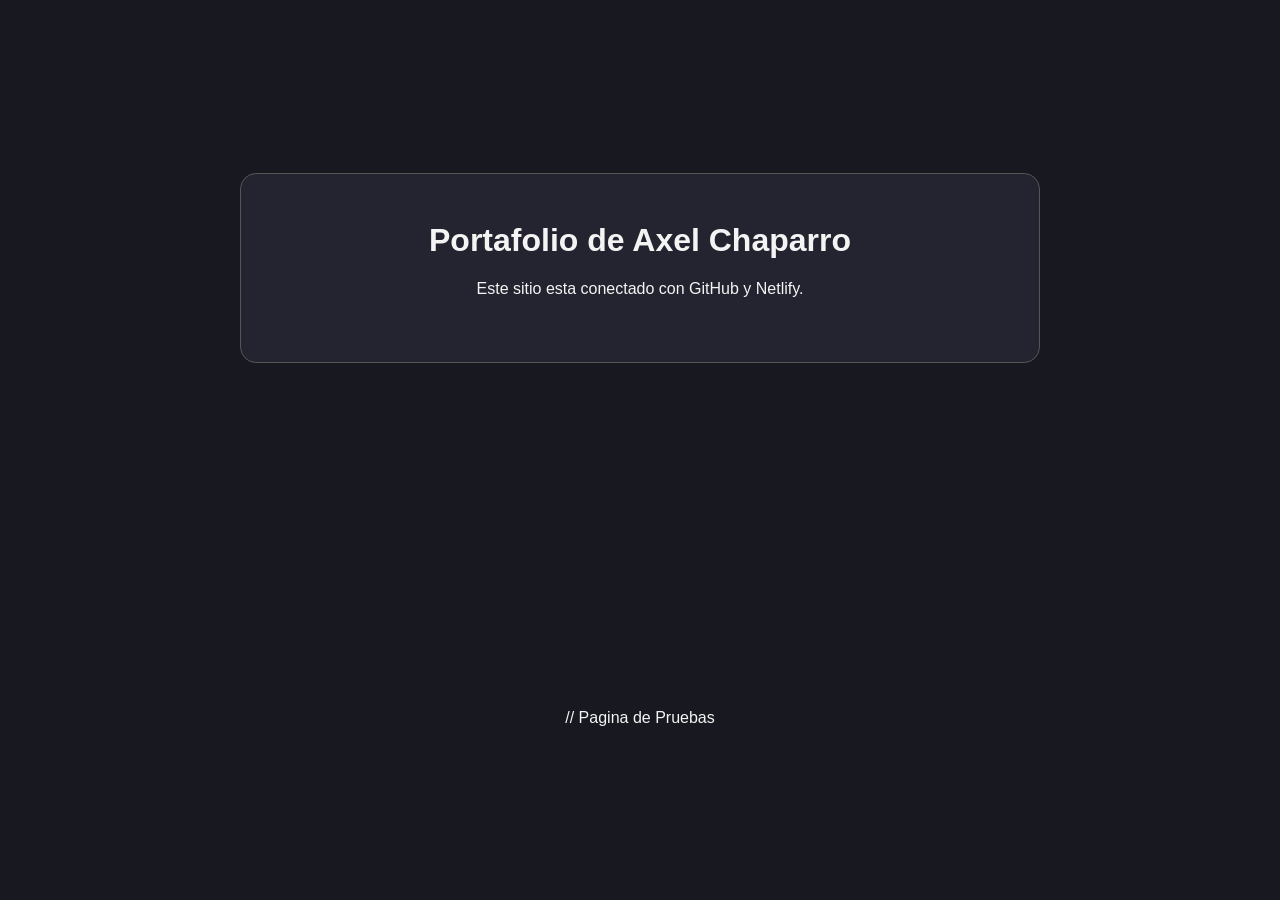
==== index.html @ ff3bd047 "Crea la estructura inicial del portafolio" ====
<!DOCTYPE html>
<html lang="es">
<head>
  <meta charset="UTF-8">
  <meta
    name="viewport"
    content="width=device-width, initial-scale=1.0"
  >

  <title>Axel Chaparro | Portafolio</title>

  <link rel="stylesheet" href="css/style.css">
</head>

<body>
  <main>
    <h1>Portafolio de Axel Chaparro</h1>

    <p>
      Este sitio esta conectado con GitHub y Netlify.
    </p>
  </main>

  <script src="js/main.js"></script>
</body>
</html>

// Pagina de Pruebas
---- css/style.css ----
* {
  box-sizing: border-box;
}

body {
  min-height: 100vh;
  margin: 0;
  display: grid;
  place-items: center;

  font-family: Arial, sans-serif;
  color: #f4f4f4;
  background: #181820;
}

main {
  width: min(90%, 800px);
  padding: 3rem;
  text-align: center;

  border: 1px solid #555;
  border-radius: 1rem;
  background: #242430;
}

h1 {
  margin-top: 0;
}

/* CSS de prueba
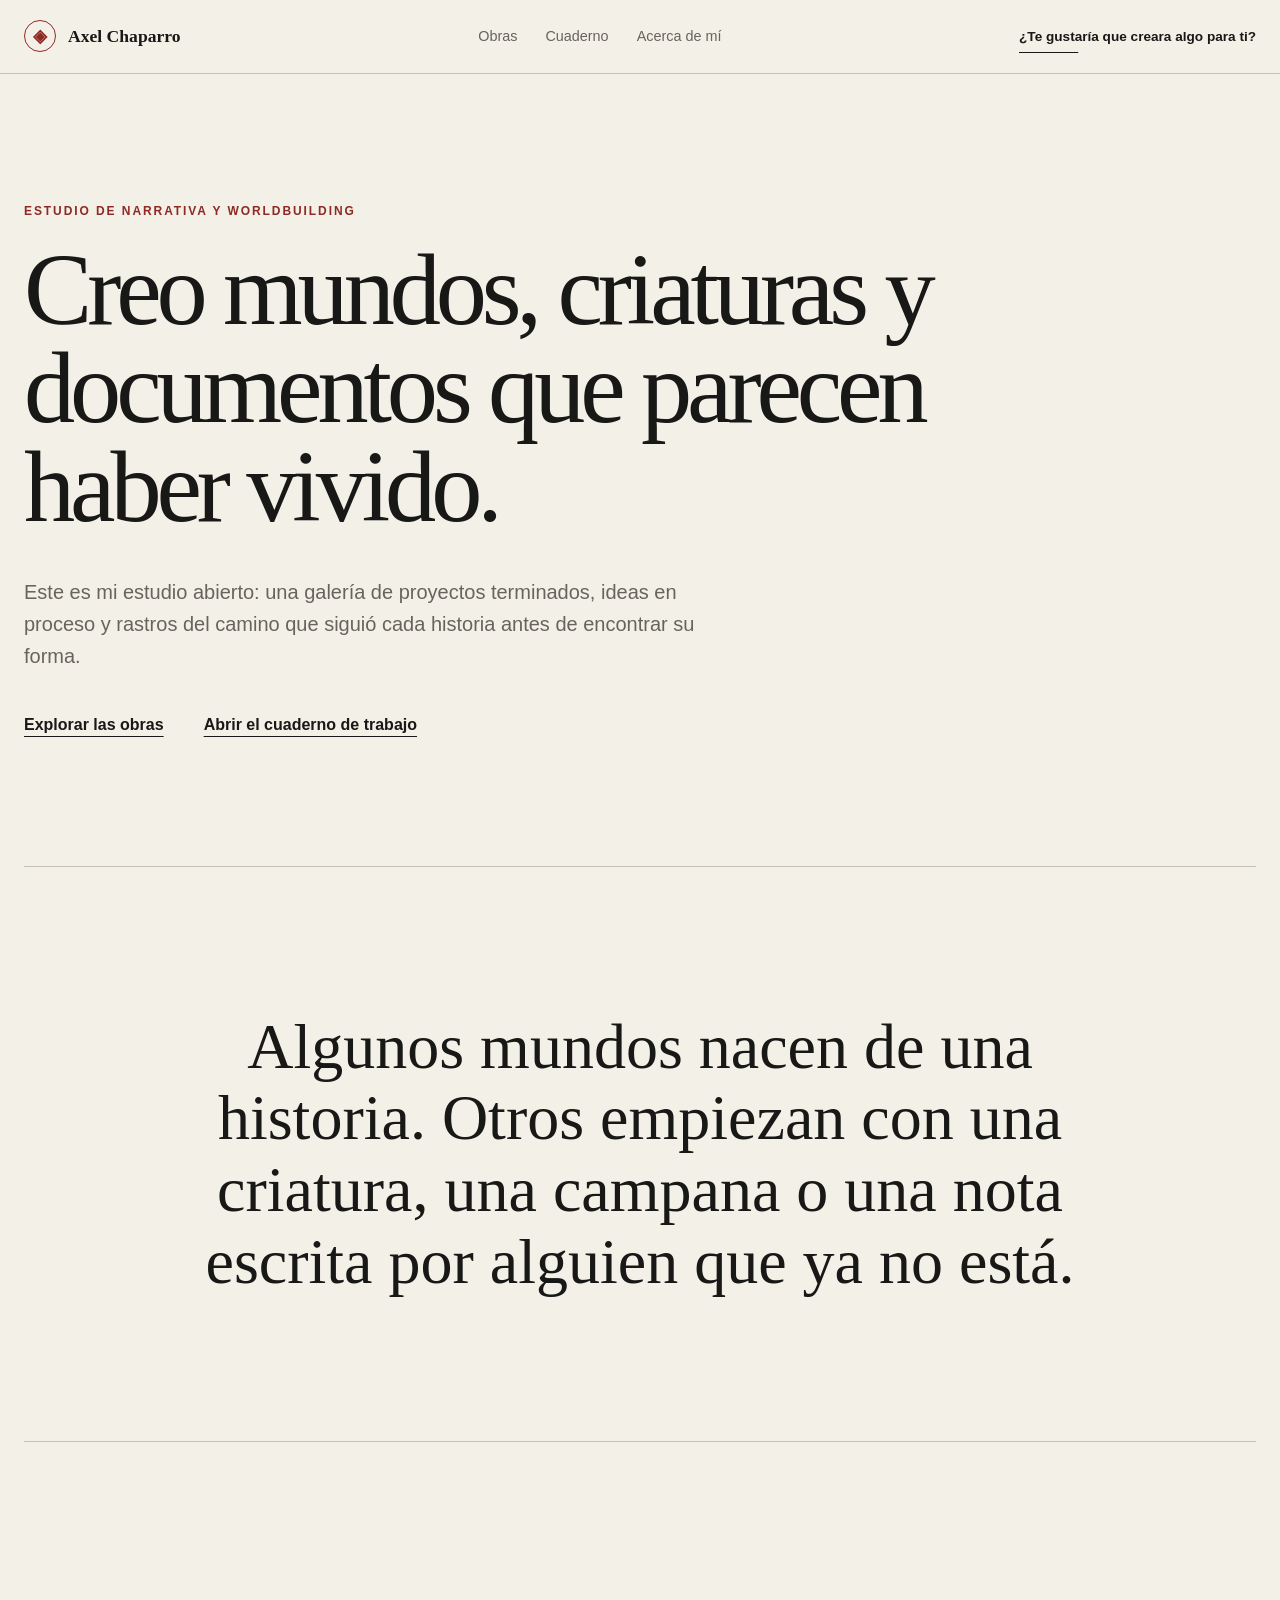
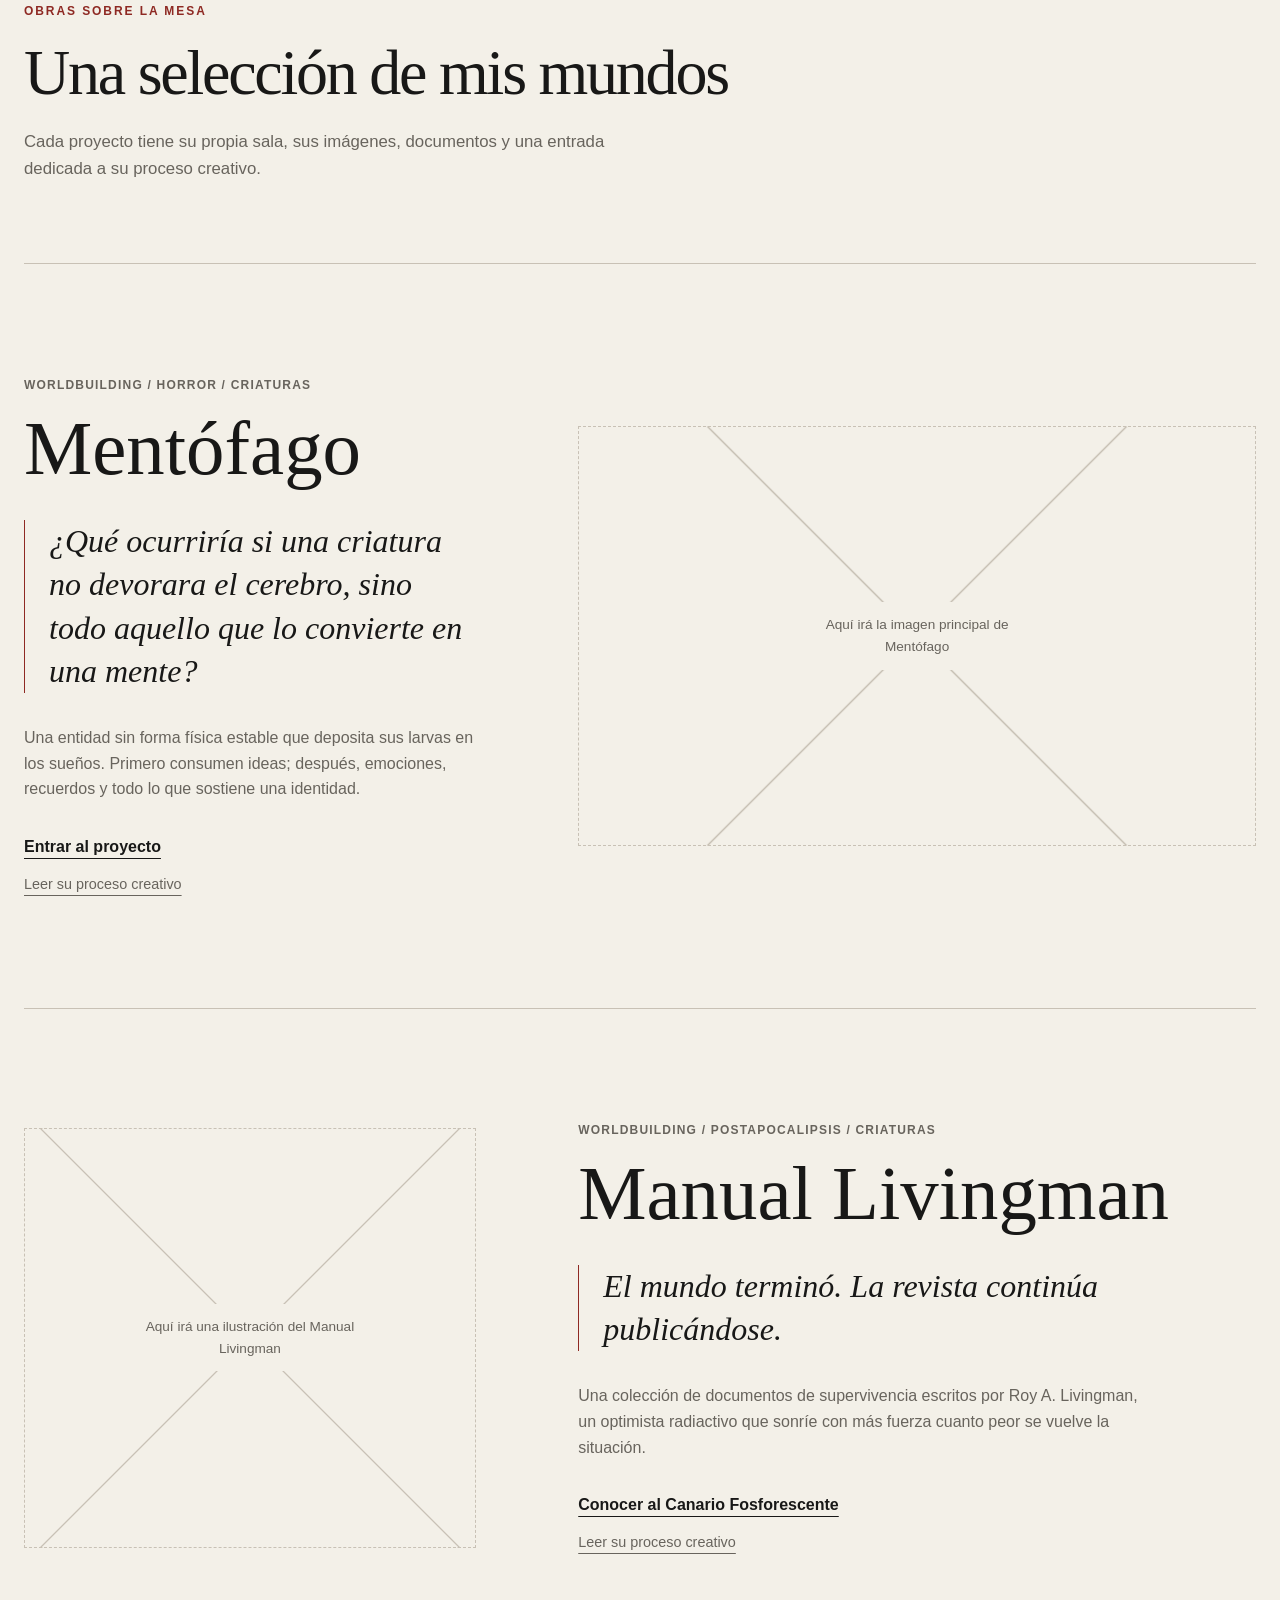
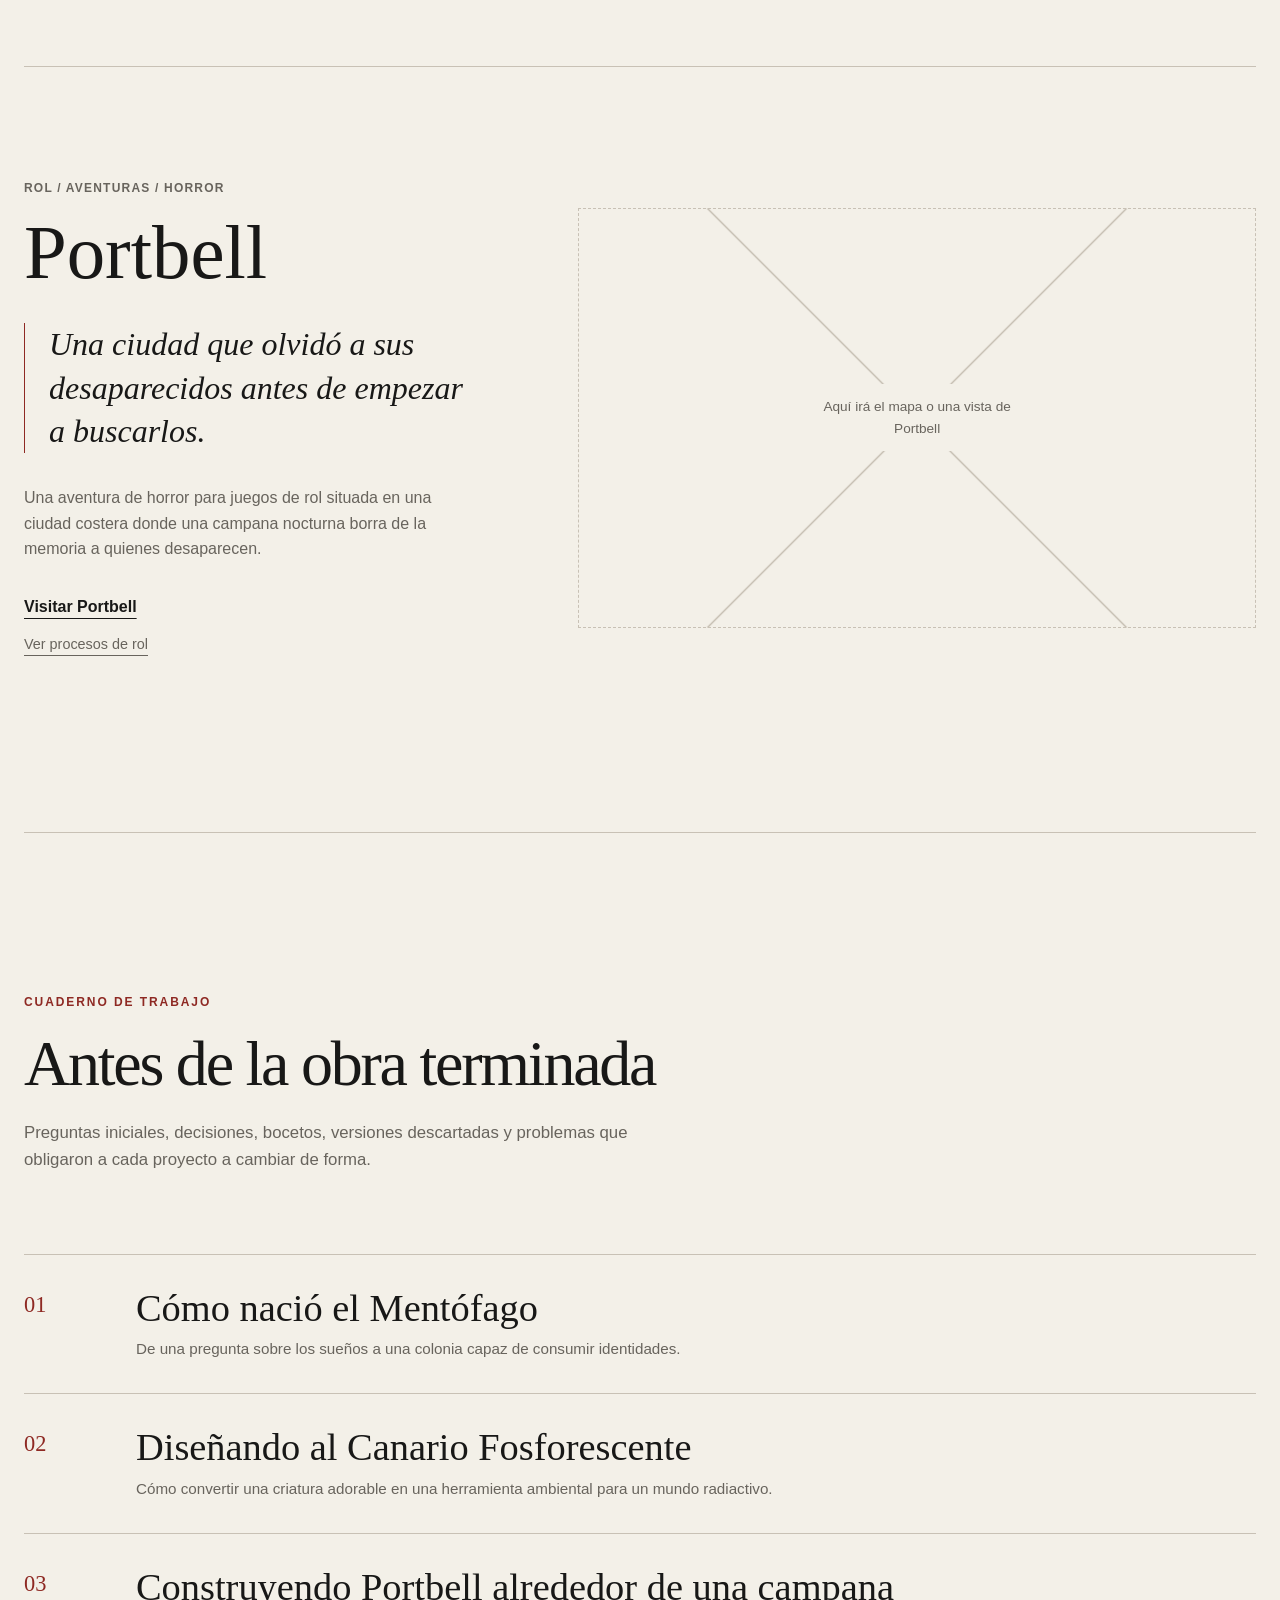
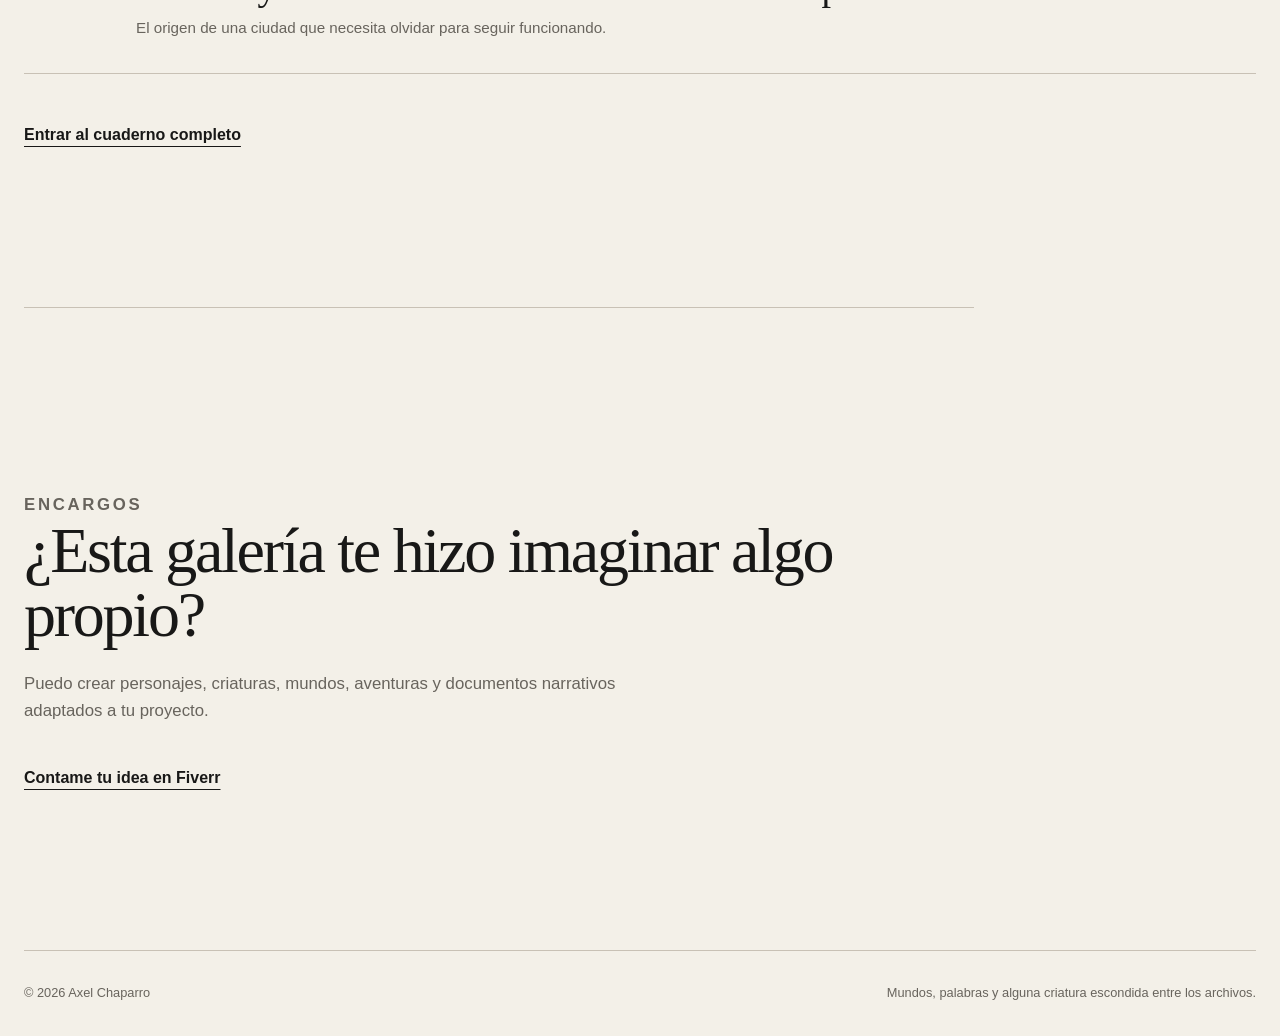
==== commit 3a9a3e97: "Crea la primera portada del estudio" ====
--- a/index.html
+++ b/index.html
@@ -1,28 +1,374 @@
-<!DOCTYPE html>
-<html lang="es">
-<head>
+<!DOCTYPE html> 
+<!-- Documento de HTML Moderno -->
+
+<html lang="es"> 
+<!-- Lenguaje de la página, importante para navegadores -->
+<head> 
+<!-- información que no necesariamente esta dentro de la página -->
   <meta charset="UTF-8">
+  <!-- Codificación de Caractéres -->
+
   <meta
     name="viewport"
     content="width=device-width, initial-scale=1.0"
-  >
-
-  <title>Axel Chaparro | Portafolio</title>
-
-  <link rel="stylesheet" href="css/style.css">
+  > <!-- Forma de Vista y escala -->
+
+  <meta
+    name="description"
+    content="Galería de arte, narrativa, worldbuilding y proyectos creativos de Axel Chaparro."
+  > <!--La descripción para buscadores. -->
+
+
+  <title>Axel Chaparro | Estudio creativo</title> 
+  <!-- Nombre de la Pestaña -->
+
+  <link rel="stylesheet" href="assets/css/main.css">
+  <!-- Desde donde cargar los estilos -->
 </head>
 
-<body>
+<body> <!-- Cuerpo de la página -->
+  <!-- Encabezado principal -->
+  <header class="site-header">
+    <a
+      class="brand"
+      href="./"
+      aria-label="Volver a la página principal"
+    >
+      <span class="brand-mark" aria-hidden="true">◈</span>
+      <span>Axel Chaparro</span>
+    </a>
+
+    <nav
+      class="main-navigation"
+      aria-label="Navegación principal"
+    >
+      <a href="#obras">Obras</a>
+      <a href="./cuaderno/">Cuaderno</a>
+      <a href="./acerca-de-mi/">Acerca de mí</a>
+    </nav>
+
+    <a
+      class="commission-link"
+      href="https://es.fiverr.com/s/42PgpgG"
+      target="_blank"
+      rel="noopener noreferrer"
+    >
+      ¿Te gustaría que creara algo para ti?
+    </a>
+  </header>
+
   <main>
-    <h1>Portafolio de Axel Chaparro</h1>
-
+    <!-- Presentación -->
+    <section
+      class="hero"
+      aria-labelledby="hero-title"
+    >
+      <p class="section-label">
+        Estudio de narrativa y worldbuilding
+      </p>
+
+      <h1 id="hero-title">
+        Creo mundos, criaturas y documentos que parecen haber vivido.
+      </h1>
+
+      <p class="hero-description">
+        Este es mi estudio abierto: una galería de proyectos terminados,
+        ideas en proceso y rastros del camino que siguió cada historia
+        antes de encontrar su forma.
+      </p>
+
+      <div class="hero-links">
+        <a class="text-link" href="#obras">
+          Explorar las obras
+        </a>
+
+        <a class="text-link" href="./cuaderno/">
+          Abrir el cuaderno de trabajo
+        </a>
+      </div>
+    </section>
+
+    <!-- Frase de identidad -->
+    <section class="studio-statement">
+      <blockquote>
+        <p>
+          Algunos mundos nacen de una historia. Otros empiezan con una
+          criatura, una campana o una nota escrita por alguien que ya
+          no está.
+        </p>
+      </blockquote>
+    </section>
+
+    <!-- Galería principal -->
+    <section
+      class="featured-work"
+      id="obras"
+      aria-labelledby="featured-title"
+    >
+      <header class="section-heading">
+        <p class="section-label">
+          Obras sobre la mesa
+        </p>
+
+        <h2 id="featured-title">
+          Una selección de mis mundos
+        </h2>
+
+        <p>
+          Cada proyecto tiene su propia sala, sus imágenes, documentos
+          y una entrada dedicada a su proceso creativo.
+        </p>
+      </header>
+
+      <!-- Mentófago -->
+      <article class="project-feature">
+        <div class="project-copy">
+          <p class="project-path">
+            Worldbuilding / Horror / Criaturas
+          </p>
+
+          <h3>Mentófago</h3>
+
+          <blockquote class="project-origin">
+            ¿Qué ocurriría si una criatura no devorara el cerebro,
+            sino todo aquello que lo convierte en una mente?
+          </blockquote>
+
+          <p>
+            Una entidad sin forma física estable que deposita sus larvas
+            en los sueños. Primero consumen ideas; después, emociones,
+            recuerdos y todo lo que sostiene una identidad.
+          </p>
+
+          <div class="project-links">
+            <a
+              class="text-link"
+              href="./worldbuilding/horror/criaturas/mentofago/"
+            >
+              Entrar al proyecto
+            </a>
+
+            <a
+              class="secondary-link"
+              href="./cuaderno/worldbuilding/horror/como-nacio-el-mentofago/"
+            >
+              Leer su proceso creativo
+            </a>
+          </div>
+        </div>
+
+        <a
+          class="project-media"
+          href="./worldbuilding/horror/criaturas/mentofago/"
+          aria-label="Ver el proyecto Mentófago"
+        >
+          <span>
+            Aquí irá la imagen principal de Mentófago
+          </span>
+        </a>
+      </article>
+
+      <!-- Manual Livingman -->
+      <article class="project-feature project-feature--reverse">
+        <div class="project-copy">
+          <p class="project-path">
+            Worldbuilding / Postapocalipsis / Criaturas
+          </p>
+
+          <h3>Manual Livingman</h3>
+
+          <blockquote class="project-origin">
+            El mundo terminó. La revista continúa publicándose.
+          </blockquote>
+
+          <p>
+            Una colección de documentos de supervivencia escritos por
+            Roy A. Livingman, un optimista radiactivo que sonríe con más
+            fuerza cuanto peor se vuelve la situación.
+          </p>
+
+          <div class="project-links">
+            <a
+              class="text-link"
+              href="./worldbuilding/postapocalipsis/criaturas/canario-fosforescente/"
+            >
+              Conocer al Canario Fosforescente
+            </a>
+
+            <a
+              class="secondary-link"
+              href="./cuaderno/worldbuilding/postapocalipsis/creando-el-canario-fosforescente/"
+            >
+              Leer su proceso creativo
+            </a>
+          </div>
+        </div>
+
+        <a
+          class="project-media"
+          href="./worldbuilding/postapocalipsis/criaturas/canario-fosforescente/"
+          aria-label="Ver el proyecto del Canario Fosforescente"
+        >
+          <span>
+            Aquí irá una ilustración del Manual Livingman
+          </span>
+        </a>
+      </article>
+
+      <!-- Portbell -->
+      <article class="project-feature">
+        <div class="project-copy">
+          <p class="project-path">
+            Rol / Aventuras / Horror
+          </p>
+
+          <h3>Portbell</h3>
+
+          <blockquote class="project-origin">
+            Una ciudad que olvidó a sus desaparecidos antes de empezar
+            a buscarlos.
+          </blockquote>
+
+          <p>
+            Una aventura de horror para juegos de rol situada en una
+            ciudad costera donde una campana nocturna borra de la memoria
+            a quienes desaparecen.
+          </p>
+
+          <div class="project-links">
+            <a
+              class="text-link"
+              href="./rol/aventuras/portbell/"
+            >
+              Visitar Portbell
+            </a>
+
+            <a
+              class="secondary-link"
+              href="./cuaderno/rol/"
+            >
+              Ver procesos de rol
+            </a>
+          </div>
+        </div>
+
+        <a
+          class="project-media"
+          href="./rol/aventuras/portbell/"
+          aria-label="Ver el proyecto Portbell"
+        >
+          <span>
+            Aquí irá el mapa o una vista de Portbell
+          </span>
+        </a>
+      </article>
+    </section>
+
+    <!-- Cuaderno de trabajo -->
+    <section
+      class="notebook-preview"
+      aria-labelledby="notebook-title"
+    >
+      <header class="section-heading">
+        <p class="section-label">
+          Cuaderno de trabajo
+        </p>
+
+        <h2 id="notebook-title">
+          Antes de la obra terminada
+        </h2>
+
+        <p>
+          Preguntas iniciales, decisiones, bocetos, versiones descartadas
+          y problemas que obligaron a cada proyecto a cambiar de forma.
+        </p>
+      </header>
+
+      <ol class="notebook-list">
+        <li>
+          <a href="./cuaderno/worldbuilding/horror/como-nacio-el-mentofago/">
+            <span class="notebook-number">01</span>
+
+            <span class="notebook-entry">
+              <strong>Cómo nació el Mentófago</strong>
+              <small>
+                De una pregunta sobre los sueños a una colonia capaz de
+                consumir identidades.
+              </small>
+            </span>
+          </a>
+        </li>
+
+        <li>
+          <a href="./cuaderno/worldbuilding/postapocalipsis/creando-el-canario-fosforescente/">
+            <span class="notebook-number">02</span>
+
+            <span class="notebook-entry">
+              <strong>Diseñando al Canario Fosforescente</strong>
+              <small>
+                Cómo convertir una criatura adorable en una herramienta
+                ambiental para un mundo radiactivo.
+              </small>
+            </span>
+          </a>
+        </li>
+
+        <li>
+          <a href="./cuaderno/rol/">
+            <span class="notebook-number">03</span>
+
+            <span class="notebook-entry">
+              <strong>Construyendo Portbell alrededor de una campana</strong>
+              <small>
+                El origen de una ciudad que necesita olvidar para seguir
+                funcionando.
+              </small>
+            </span>
+          </a>
+        </li>
+      </ol>
+
+      <a class="text-link" href="./cuaderno/">
+        Entrar al cuaderno completo
+      </a>
+    </section>
+
+    <!-- Invitación final -->
+    <section class="closing-invitation">
+      <p class="section-label">
+        Encargos
+      </p>
+
+      <h2>
+        ¿Esta galería te hizo imaginar algo propio?
+      </h2>
+
+      <p>
+        Puedo crear personajes, criaturas, mundos, aventuras y documentos
+        narrativos adaptados a tu proyecto.
+      </p>
+
+      <a
+        class="text-link"
+        href="https://www.fiverr.com/TU-USUARIO"
+        target="_blank"
+        rel="noopener noreferrer"
+      >
+        Contame tu idea en Fiverr
+      </a>
+    </section>
+  </main>
+
+  <footer class="site-footer">
     <p>
-      Este sitio esta conectado con GitHub y Netlify.
+      © <span data-current-year></span> Axel Chaparro
     </p>
-  </main>
-
-  <script src="js/main.js"></script>
+
+    <p>
+      Mundos, palabras y alguna criatura escondida entre los archivos.
+    </p>
+  </footer>
+
+  <script src="assets/js/main.js"></script>
 </body>
-</html>
-
-// Pagina de Pruebas+</html>
--- a/assets/css/main.css
+++ b/assets/css/main.css
@@ -0,0 +1,611 @@
+/* =========================
+   VARIABLES GENERALES
+   ========================= */
+
+:root {
+  --background: #f3f0e8;
+  --surface: #e8e3d8;
+  --text: #181817;
+  --muted-text: #68645d;
+  --line: #c8c1b5;
+  --accent: #8e2923;
+
+  --content-width: 1280px;
+  --reading-width: 760px;
+
+  --font-body:
+    Inter,
+    "Segoe UI",
+    Arial,
+    sans-serif;
+
+  --font-display:
+    Georgia,
+    "Times New Roman",
+    serif;
+}
+
+
+/* =========================
+   REINICIO BÁSICO
+   ========================= */
+
+* {
+  box-sizing: border-box;
+}
+
+html {
+  scroll-behavior: smooth;
+}
+
+body {
+  min-height: 100vh;
+  margin: 0;
+
+  color: var(--text);
+  background: var(--background);
+
+  font-family: var(--font-body);
+  line-height: 1.6;
+}
+
+img {
+  display: block;
+  max-width: 100%;
+}
+
+a {
+  color: inherit;
+}
+
+button,
+input,
+textarea {
+  font: inherit;
+}
+
+
+/* =========================
+   ENCABEZADO
+   ========================= */
+
+.site-header {
+  position: sticky;
+  z-index: 10;
+  top: 0;
+
+  display: grid;
+  grid-template-columns: auto 1fr auto;
+  align-items: center;
+  gap: 2rem;
+
+  width: 100%;
+  padding: 1.25rem max(1.5rem, calc((100% - var(--content-width)) / 2));
+
+  border-bottom: 1px solid var(--line);
+
+  background: rgba(243, 240, 232, 0.94);
+  backdrop-filter: blur(12px);
+}
+
+.brand {
+  display: inline-flex;
+  align-items: center;
+  gap: 0.75rem;
+
+  font-family: var(--font-display);
+  font-size: 1.1rem;
+  font-weight: bold;
+  text-decoration: none;
+}
+
+.brand-mark {
+  display: grid;
+  width: 2rem;
+  height: 2rem;
+  place-items: center;
+
+  color: var(--accent);
+  border: 1px solid currentColor;
+  border-radius: 50%;
+}
+
+.main-navigation {
+  display: flex;
+  justify-content: center;
+  gap: 1.75rem;
+}
+
+.main-navigation a {
+  color: var(--muted-text);
+  font-size: 0.9rem;
+  text-decoration: none;
+}
+
+.main-navigation a:hover,
+.main-navigation a:focus-visible {
+  color: var(--text);
+}
+
+.commission-link {
+  position: relative;
+  padding: 0.35rem 0;
+
+  font-size: 0.85rem;
+  font-weight: 600;
+  text-decoration: none;
+}
+
+.commission-link::after {
+  content: "";
+
+  position: absolute;
+  right: 0;
+  bottom: 0;
+  left: 0;
+
+  height: 1px;
+
+  background: currentColor;
+
+  transform: scaleX(0.25);
+  transform-origin: left;
+  transition: transform 180ms ease;
+}
+
+.commission-link:hover::after,
+.commission-link:focus-visible::after {
+  transform: scaleX(1);
+}
+
+
+/* =========================
+   CONTENIDO GENERAL
+   ========================= */
+
+main,
+.site-footer {
+  width: min(
+    calc(100% - 3rem),
+    var(--content-width)
+  );
+
+  margin-inline: auto;
+}
+
+.section-label {
+  margin: 0 0 1.25rem;
+
+  color: var(--accent);
+
+  font-size: 0.75rem;
+  font-weight: 700;
+  letter-spacing: 0.16em;
+  text-transform: uppercase;
+}
+
+.text-link,
+.secondary-link {
+  display: inline-block;
+  width: fit-content;
+
+  text-underline-offset: 0.35rem;
+}
+
+.text-link {
+  font-weight: 700;
+  text-decoration-thickness: 1px;
+}
+
+.secondary-link {
+  color: var(--muted-text);
+  font-size: 0.9rem;
+}
+
+.text-link:hover,
+.text-link:focus-visible,
+.secondary-link:hover,
+.secondary-link:focus-visible {
+  color: var(--accent);
+}
+
+
+/* =========================
+   PRESENTACIÓN
+   ========================= */
+
+.hero {
+  display: grid;
+  align-content: center;
+
+  min-height: 82vh;
+  padding: 8rem 0;
+}
+
+.hero h1 {
+  max-width: 1100px;
+  margin: 0;
+
+  font-family: var(--font-display);
+  font-size: clamp(3.25rem, 8vw, 7.8rem);
+  font-weight: 400;
+  line-height: 0.96;
+  letter-spacing: -0.05em;
+}
+
+.hero-description {
+  max-width: 720px;
+  margin: 2.5rem 0 0;
+
+  color: var(--muted-text);
+  font-size: clamp(1rem, 2vw, 1.25rem);
+}
+
+.hero-links {
+  display: flex;
+  flex-wrap: wrap;
+  gap: 1.5rem 2.5rem;
+
+  margin-top: 2.5rem;
+}
+
+
+/* =========================
+   FRASE DEL ESTUDIO
+   ========================= */
+
+.studio-statement {
+  padding: 9rem 0;
+  border-top: 1px solid var(--line);
+  border-bottom: 1px solid var(--line);
+}
+
+.studio-statement blockquote {
+  max-width: 950px;
+  margin: 0 auto;
+
+  font-family: var(--font-display);
+  font-size: clamp(2rem, 5vw, 4.75rem);
+  line-height: 1.12;
+  text-align: center;
+}
+
+.studio-statement p {
+  margin: 0;
+}
+
+
+/* =========================
+   ENCABEZADOS DE SECCIÓN
+   ========================= */
+
+.section-heading {
+  max-width: var(--reading-width);
+  margin-bottom: 5rem;
+}
+
+.section-heading h2,
+.closing-invitation h2 {
+  margin: 0;
+
+  font-family: var(--font-display);
+  font-size: clamp(2.5rem, 5vw, 5rem);
+  font-weight: 400;
+  line-height: 1;
+  letter-spacing: -0.035em;
+}
+
+.section-heading > p:last-child,
+.closing-invitation > p {
+  max-width: 650px;
+  margin: 1.5rem 0 0;
+
+  color: var(--muted-text);
+  font-size: 1.05rem;
+}
+
+
+/* =========================
+   GALERÍA DE PROYECTOS
+   ========================= */
+
+.featured-work {
+  padding: 10rem 0 4rem;
+}
+
+.project-feature {
+  display: grid;
+  grid-template-columns:
+    minmax(280px, 0.8fr)
+    minmax(400px, 1.2fr);
+  align-items: center;
+  gap: clamp(3rem, 8vw, 8rem);
+
+  padding: 7rem 0;
+
+  border-top: 1px solid var(--line);
+}
+
+.project-feature--reverse .project-copy {
+  order: 2;
+}
+
+.project-path {
+  margin: 0 0 1rem;
+
+  color: var(--muted-text);
+
+  font-size: 0.75rem;
+  font-weight: 700;
+  letter-spacing: 0.1em;
+  text-transform: uppercase;
+}
+
+.project-copy h3 {
+  margin: 0;
+
+  font-family: var(--font-display);
+  font-size: clamp(3rem, 6vw, 6rem);
+  font-weight: 400;
+  line-height: 1;
+}
+
+.project-origin {
+  margin: 2rem 0;
+  padding-left: 1.5rem;
+
+  border-left: 1px solid var(--accent);
+
+  font-family: var(--font-display);
+  font-size: clamp(1.3rem, 2.5vw, 2rem);
+  font-style: italic;
+  line-height: 1.35;
+}
+
+.project-copy > p:not(.project-path) {
+  max-width: 560px;
+  color: var(--muted-text);
+}
+
+.project-links {
+  display: flex;
+  flex-direction: column;
+  gap: 0.85rem;
+
+  margin-top: 2rem;
+}
+
+.project-media {
+  display: grid;
+  place-items: center;
+
+  min-height: 420px;
+  padding: 2rem;
+
+  color: var(--muted-text);
+  border: 1px dashed var(--line);
+
+  background:
+    linear-gradient(
+      135deg,
+      transparent 0 49.8%,
+      var(--line) 50%,
+      transparent 50.2%
+    ),
+    linear-gradient(
+      45deg,
+      transparent 0 49.8%,
+      var(--line) 50%,
+      transparent 50.2%
+    );
+
+  text-align: center;
+  text-decoration: none;
+}
+
+.project-media span {
+  max-width: 260px;
+  padding: 0.75rem;
+
+  background: var(--background);
+
+  font-size: 0.85rem;
+}
+
+.project-media:hover,
+.project-media:focus-visible {
+  border-color: var(--accent);
+}
+
+
+/* =========================
+   CUADERNO
+   ========================= */
+
+.notebook-preview {
+  padding: 10rem 0;
+  border-top: 1px solid var(--line);
+}
+
+.notebook-list {
+  margin: 0 0 3rem;
+  padding: 0;
+
+  list-style: none;
+  border-top: 1px solid var(--line);
+}
+
+.notebook-list li {
+  border-bottom: 1px solid var(--line);
+}
+
+.notebook-list a {
+  display: grid;
+  grid-template-columns: 80px 1fr;
+  gap: 2rem;
+
+  padding: 2rem 0;
+
+  text-decoration: none;
+}
+
+.notebook-number {
+  color: var(--accent);
+  font-family: var(--font-display);
+  font-size: 1.4rem;
+}
+
+.notebook-entry {
+  display: flex;
+  flex-direction: column;
+  gap: 0.5rem;
+}
+
+.notebook-entry strong {
+  font-family: var(--font-display);
+  font-size: clamp(1.5rem, 3vw, 2.6rem);
+  font-weight: 400;
+  line-height: 1.1;
+}
+
+.notebook-entry small {
+  max-width: 650px;
+  color: var(--muted-text);
+  font-size: 0.95rem;
+}
+
+.notebook-list a:hover strong,
+.notebook-list a:focus-visible strong {
+  color: var(--accent);
+}
+
+
+/* =========================
+   INVITACIÓN FINAL
+   ========================= */
+
+.closing-invitation {
+  max-width: 950px;
+  padding: 10rem 0;
+  border-top: 1px solid var(--line);
+}
+
+.closing-invitation .text-link {
+  margin-top: 2.5rem;
+}
+
+
+/* =========================
+   PIE DE PÁGINA
+   ========================= */
+
+.site-footer {
+  display: flex;
+  justify-content: space-between;
+  gap: 2rem;
+
+  padding: 2rem 0;
+
+  color: var(--muted-text);
+  border-top: 1px solid var(--line);
+
+  font-size: 0.8rem;
+}
+
+.site-footer p {
+  margin: 0;
+}
+
+
+/* =========================
+   PANTALLAS MEDIANAS
+   ========================= */
+
+@media (max-width: 950px) {
+  .site-header {
+    grid-template-columns: 1fr auto;
+  }
+
+  .main-navigation {
+    grid-column: 1 / -1;
+    grid-row: 2;
+
+    justify-content: flex-start;
+  }
+
+  .project-feature {
+    grid-template-columns: 1fr;
+  }
+
+  .project-feature--reverse .project-copy {
+    order: initial;
+  }
+
+  .project-media {
+    min-height: 360px;
+  }
+}
+
+
+/* =========================
+   TELÉFONOS
+   ========================= */
+
+@media (max-width: 640px) {
+  main,
+  .site-footer {
+    width: min(
+      calc(100% - 2rem),
+      var(--content-width)
+    );
+  }
+
+  .site-header {
+    position: static;
+    display: flex;
+    flex-direction: column;
+    align-items: flex-start;
+
+    padding: 1.25rem 1rem;
+  }
+
+  .main-navigation {
+    flex-wrap: wrap;
+    gap: 0.75rem 1.25rem;
+  }
+
+  .hero {
+    min-height: auto;
+    padding: 6rem 0;
+  }
+
+  .hero h1 {
+    font-size: clamp(3rem, 16vw, 5rem);
+  }
+
+  .studio-statement,
+  .featured-work,
+  .notebook-preview,
+  .closing-invitation {
+    padding-top: 6rem;
+    padding-bottom: 6rem;
+  }
+
+  .project-feature {
+    gap: 2.5rem;
+    padding: 5rem 0;
+  }
+
+  .project-media {
+    min-height: 280px;
+  }
+
+  .notebook-list a {
+    grid-template-columns: 45px 1fr;
+    gap: 1rem;
+  }
+
+  .site-footer {
+    flex-direction: column;
+  }
+}
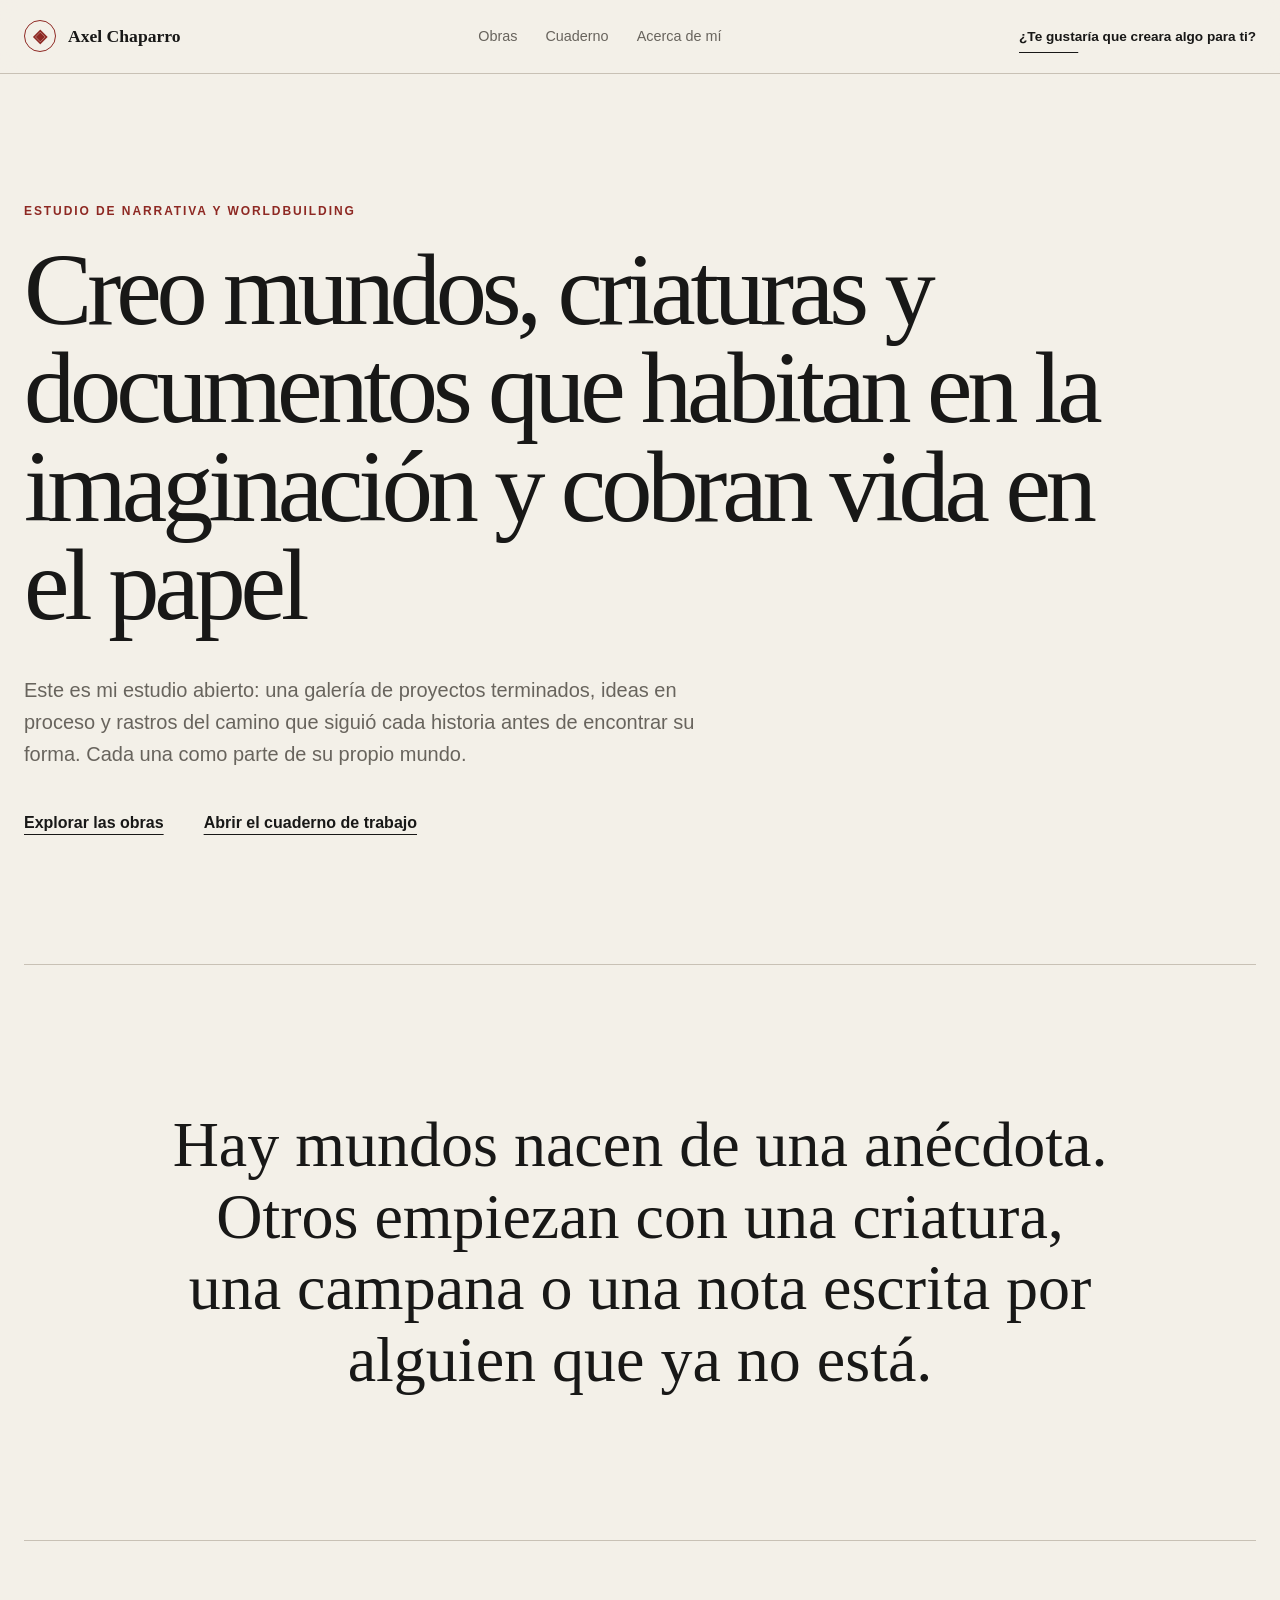
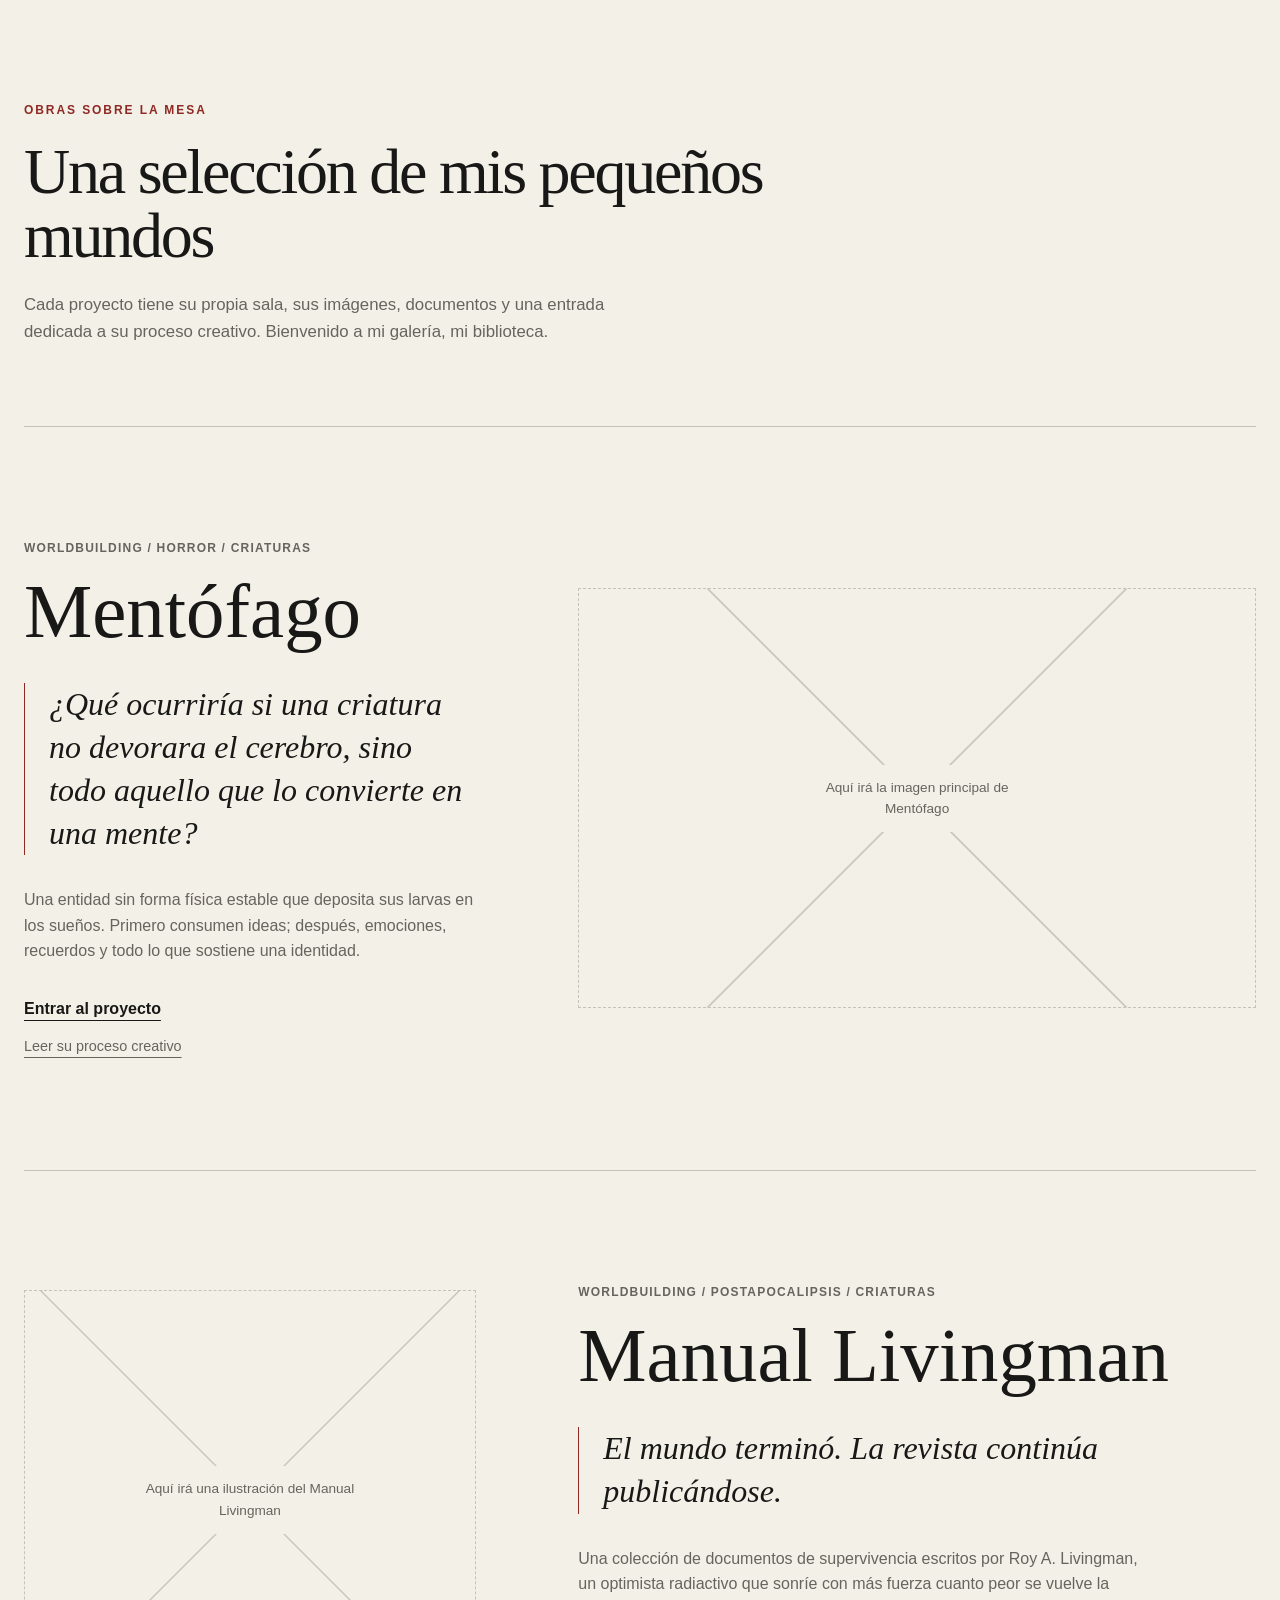
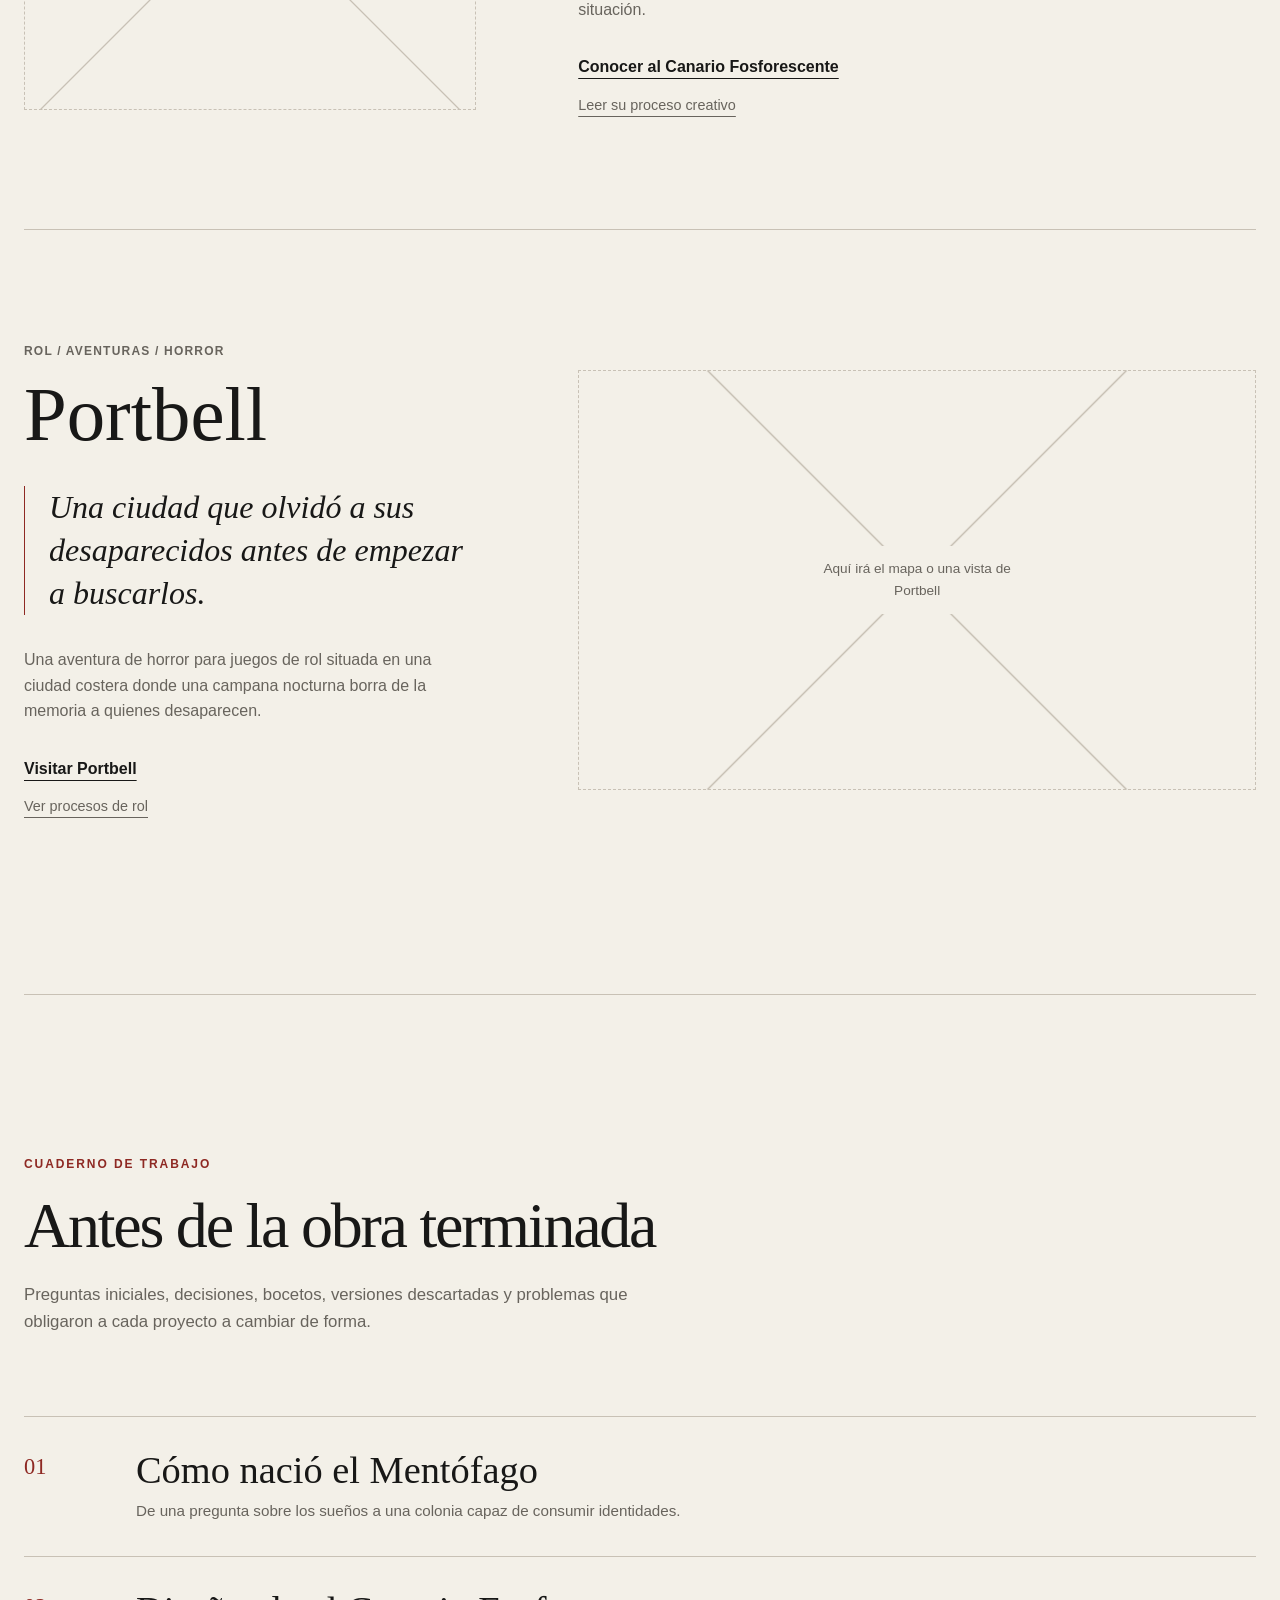
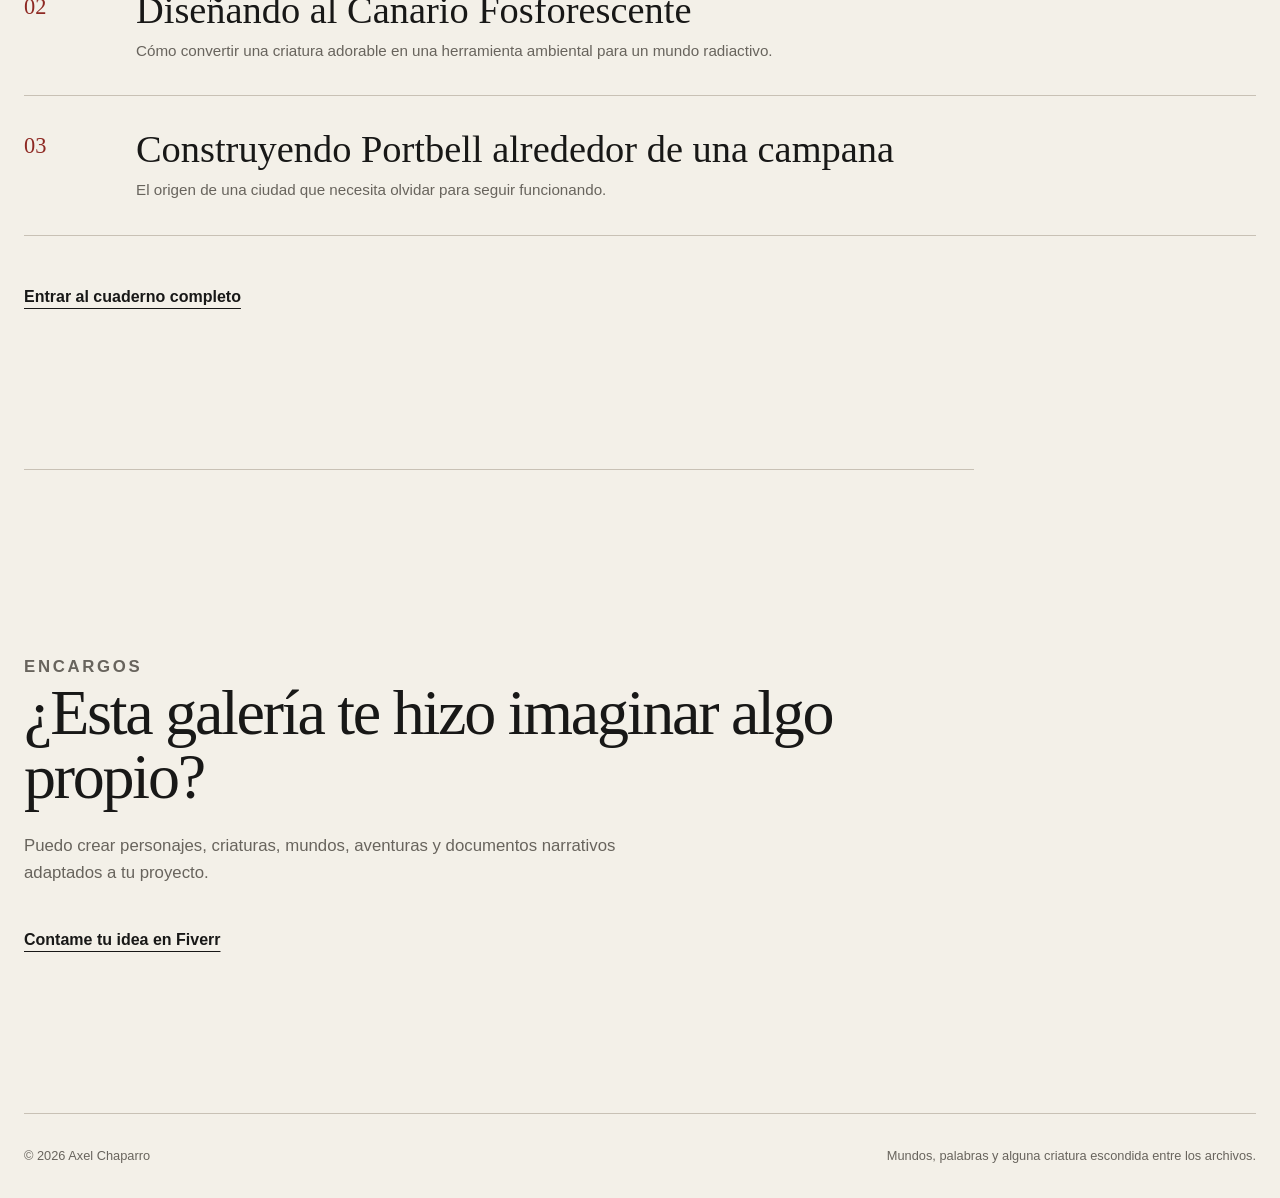
==== commit d11da4ac: "Editado el texto del index principal" ====
--- a/index.html
+++ b/index.html
@@ -49,7 +49,7 @@
 
     <a
       class="commission-link"
-      href="https://es.fiverr.com/s/42PgpgG"
+      href="https://es.fiverr.com/dan_chaparro98"
       target="_blank"
       rel="noopener noreferrer"
     >
@@ -68,13 +68,13 @@
       </p>
 
       <h1 id="hero-title">
-        Creo mundos, criaturas y documentos que parecen haber vivido.
+        Creo mundos, criaturas y documentos que habitan en la imaginación y cobran vida en el papel
       </h1>
 
       <p class="hero-description">
         Este es mi estudio abierto: una galería de proyectos terminados,
         ideas en proceso y rastros del camino que siguió cada historia
-        antes de encontrar su forma.
+        antes de encontrar su forma. Cada una como parte de su propio mundo.
       </p>
 
       <div class="hero-links">
@@ -92,7 +92,7 @@
     <section class="studio-statement">
       <blockquote>
         <p>
-          Algunos mundos nacen de una historia. Otros empiezan con una
+          Hay mundos nacen de una anécdota. Otros empiezan con una
           criatura, una campana o una nota escrita por alguien que ya
           no está.
         </p>
@@ -111,12 +111,13 @@
         </p>
 
         <h2 id="featured-title">
-          Una selección de mis mundos
+          Una selección de mis pequeños mundos
         </h2>
 
         <p>
           Cada proyecto tiene su propia sala, sus imágenes, documentos
-          y una entrada dedicada a su proceso creativo.
+          y una entrada dedicada a su proceso creativo. Bienvenido a mi galería,
+          mi biblioteca.
         </p>
       </header>
 
--- a/assets/css/main.css
+++ b/assets/css/main.css
@@ -608,4 +608,66 @@
   .site-footer {
     flex-direction: column;
   }
+}
+
+/* =========================
+   PÁGINA 404
+   ========================= */
+
+.error-page {
+  display: grid;
+  justify-items: center;
+  text-align: center;
+
+  width: min(calc(100% - 2rem), 900px);
+  min-height: 100vh;
+  margin: 0 auto;
+  padding: 5rem 0;
+}
+
+.error-illustration {
+  width: min(100%, 520px);
+  margin-bottom: 2rem;
+}
+
+.error-illustration img {
+  width: 100%;
+  height: auto;
+  border: 1px solid var(--line);
+  background: var(--surface);
+}
+
+.error-page h1 {
+  margin: 0;
+
+  font-family: var(--font-display);
+  font-size: clamp(3rem, 8vw, 5.5rem);
+  font-weight: 400;
+  line-height: 1;
+}
+
+.error-message {
+  max-width: 650px;
+  margin: 1.5rem 0 0;
+
+  font-family: var(--font-display);
+  font-size: clamp(1.3rem, 3vw, 2rem);
+  font-style: italic;
+  line-height: 1.35;
+}
+
+.error-supporting-text {
+  max-width: 620px;
+  margin: 1.5rem 0 0;
+
+  color: var(--muted-text);
+}
+
+.error-links {
+  display: flex;
+  flex-wrap: wrap;
+  justify-content: center;
+  gap: 1rem 2rem;
+
+  margin-top: 2.5rem;
 }
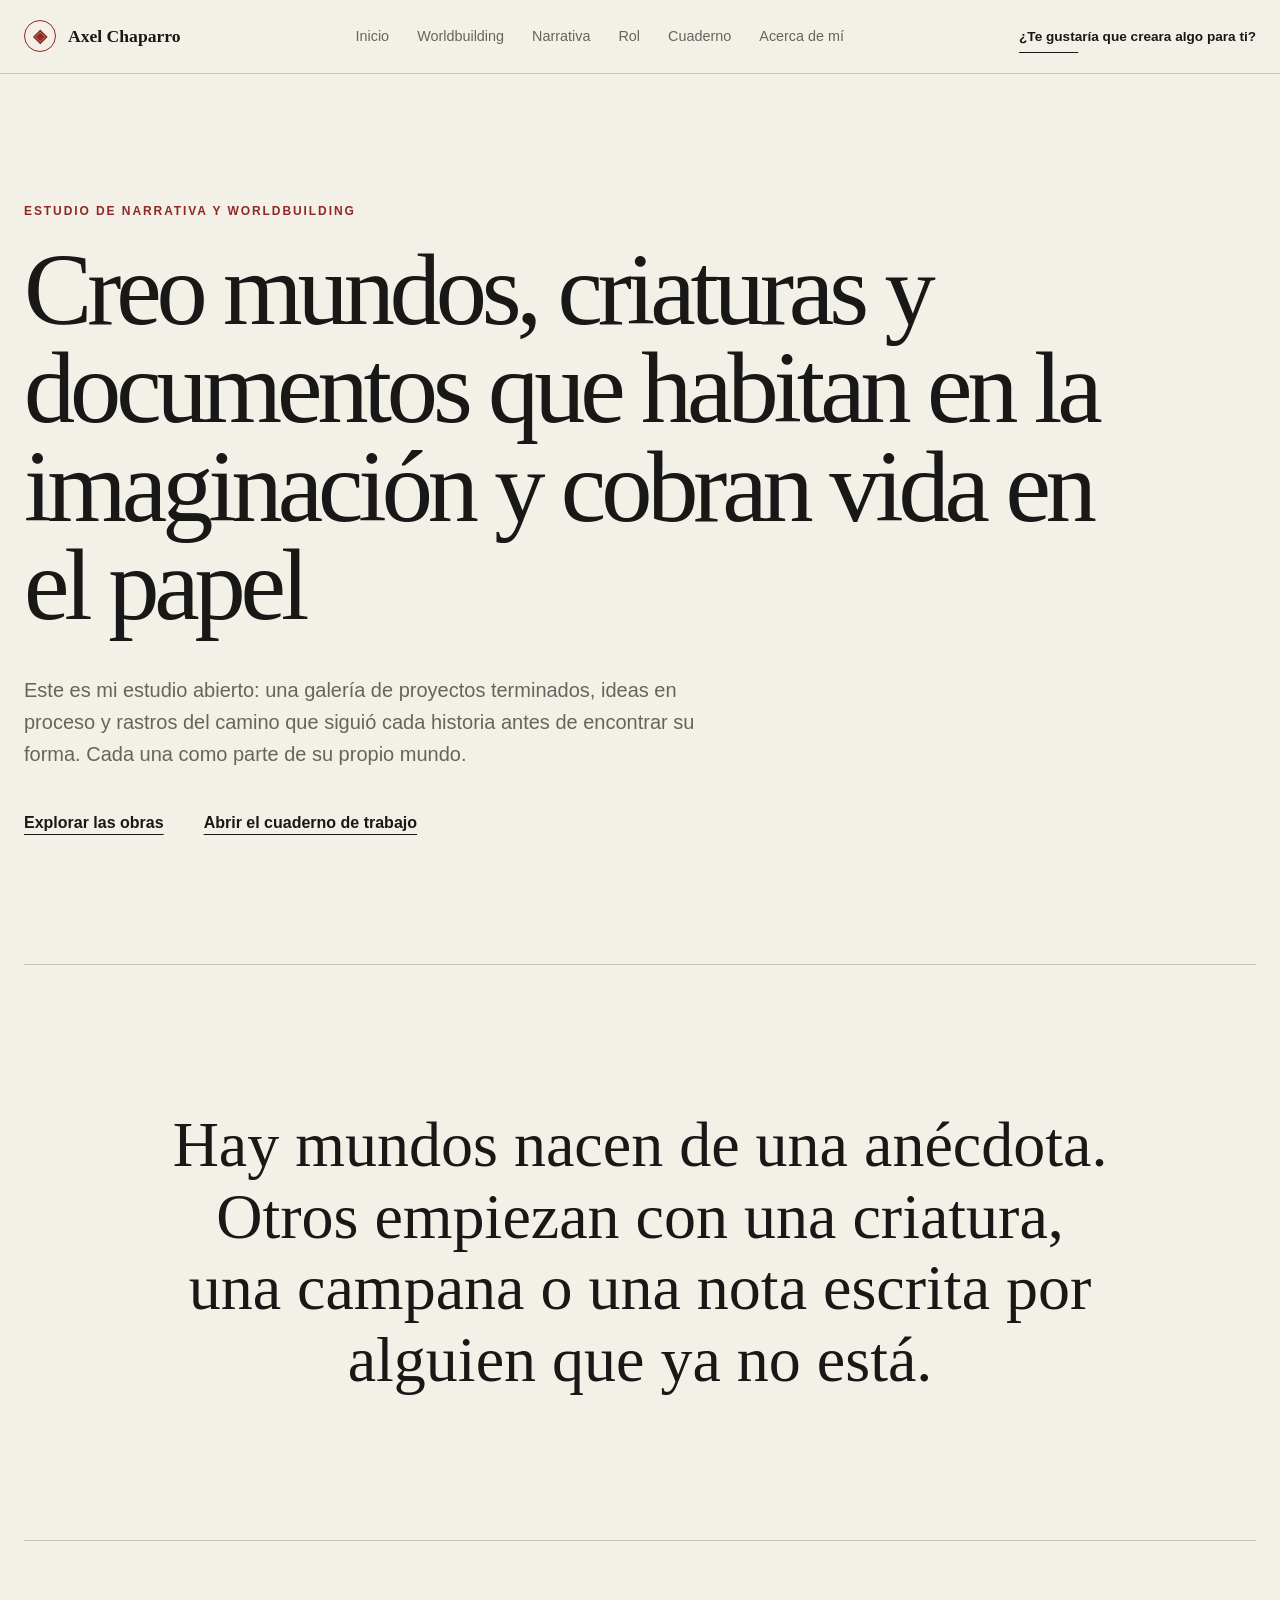
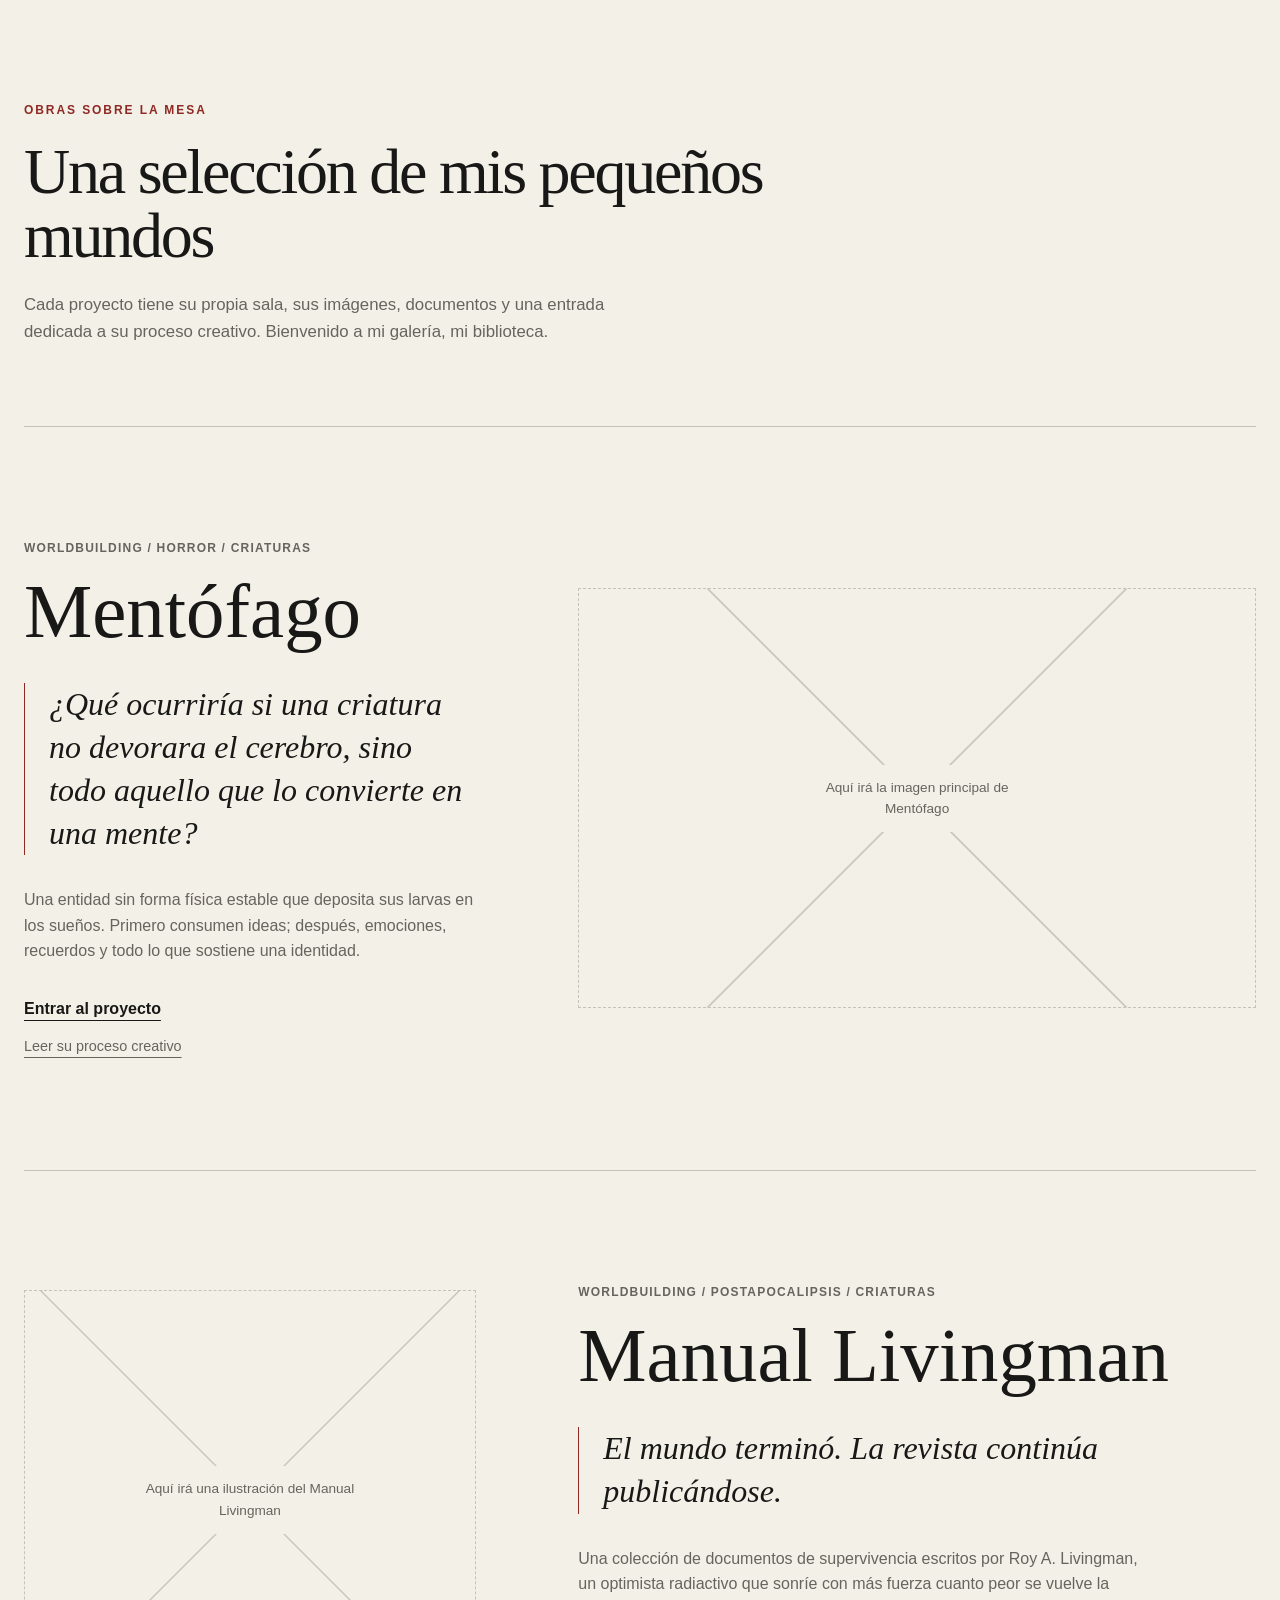
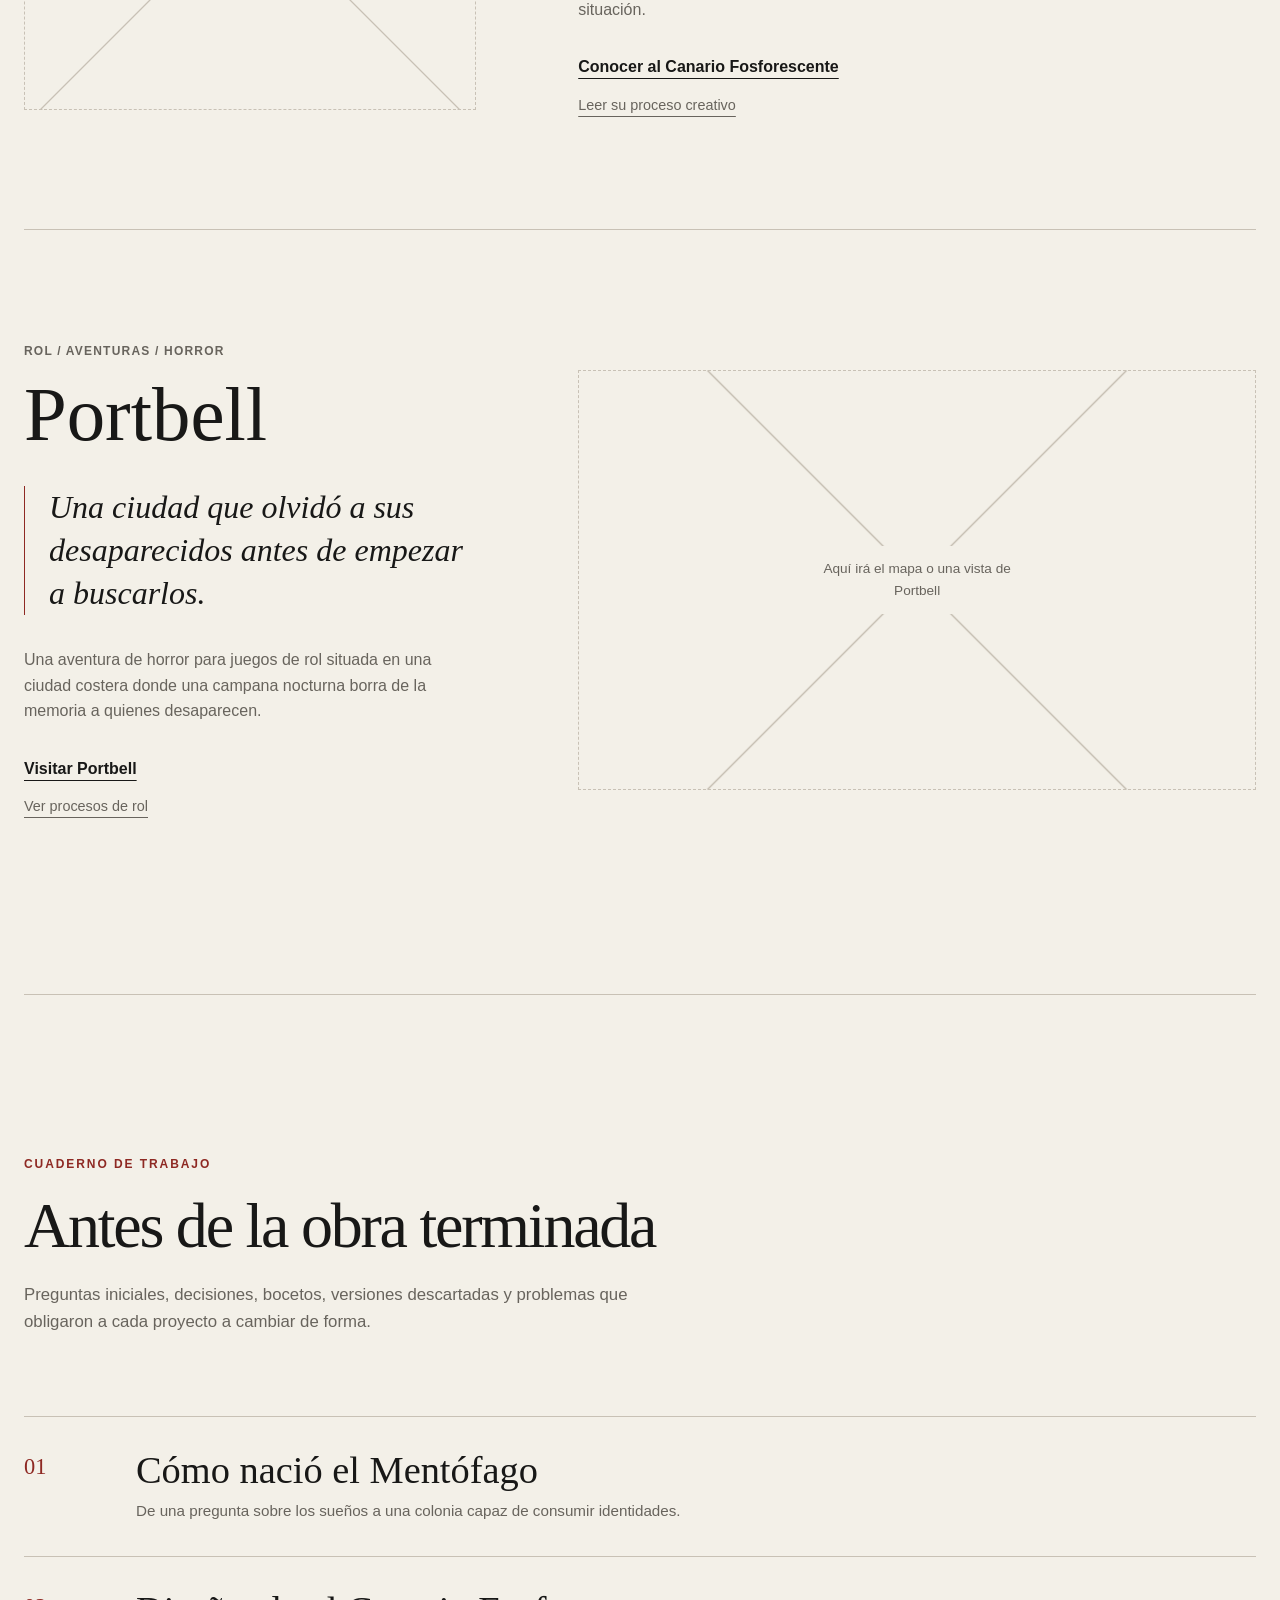
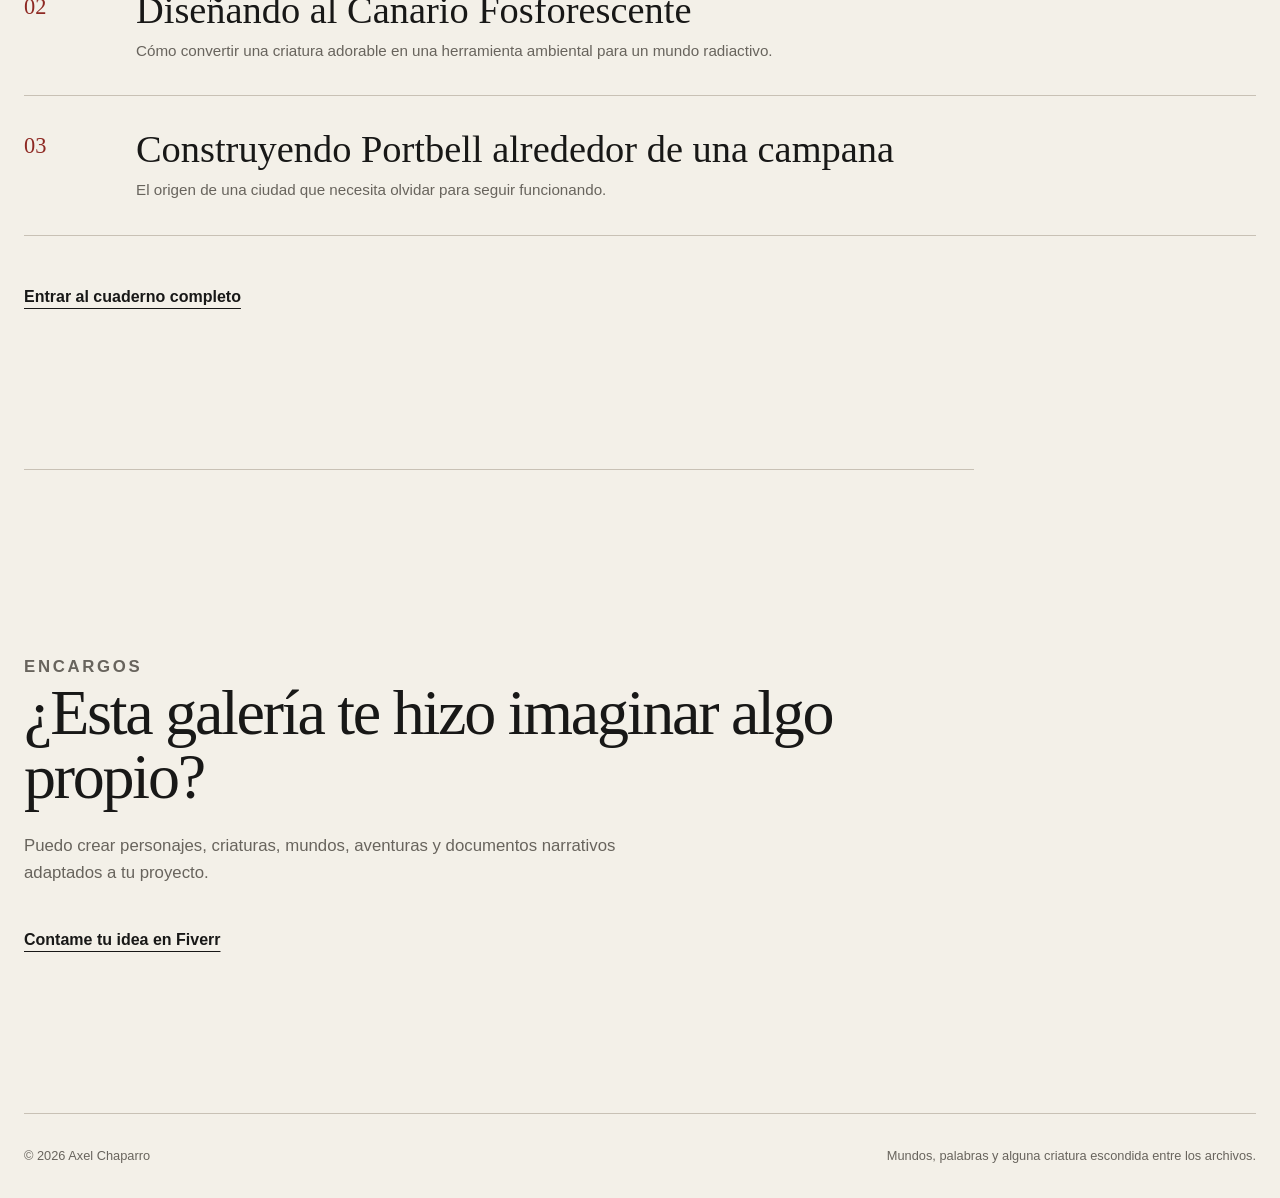
==== commit e3b7ff7c: "Unificado la navegación principal del sitio" ====
--- a/index.html
+++ b/index.html
@@ -39,13 +39,16 @@
     </a>
 
     <nav
-      class="main-navigation"
-      aria-label="Navegación principal"
-    >
-      <a href="#obras">Obras</a>
-      <a href="./cuaderno/">Cuaderno</a>
-      <a href="./acerca-de-mi/">Acerca de mí</a>
-    </nav>
+  class="main-navigation"
+  aria-label="Navegación principal"
+>
+  <a href="./" aria-current="page">Inicio</a>
+  <a href="./worldbuilding/">Worldbuilding</a>
+  <a href="./narrativa/">Narrativa</a>
+  <a href="./rol/">Rol</a>
+  <a href="./cuaderno/">Cuaderno</a>
+  <a href="./acerca-de-mi/">Acerca de mí</a>
+</nav>
 
     <a
       class="commission-link"
--- a/assets/css/main.css
+++ b/assets/css/main.css
@@ -9,7 +9,12 @@
   --muted-text: #68645d;
   --line: #c8c1b5;
   --accent: #8e2923;
-
+  --page-texture: none; /* Cree una textura de fondo */
+
+  --header-background: rgba(243, 240, 232, 0.94); /* Color del fondo del encabezado */
+  --selection-background: var(--accent);
+  --section-text: #ffffff;
+/* Estas dos lineas cambian el color de selección cuando alguien selecciona con el ratón */
   --content-width: 1280px;
   --reading-width: 760px;
 
@@ -43,10 +48,18 @@
   margin: 0;
 
   color: var(--text);
-  background: var(--background);
+
+  background-color: var(--background);
+  background-image: var(--page-texture);
+  background-attachment: fixed;
 
   font-family: var(--font-body);
   line-height: 1.6;
+}
+
+::selection {
+  color: var(--selection-text);
+  background: var(--selection-background);
 }
 
 img {
@@ -84,7 +97,7 @@
 
   border-bottom: 1px solid var(--line);
 
-  background: rgba(243, 240, 232, 0.94);
+  background: var(--header-background);
   backdrop-filter: blur(12px);
 }
 
